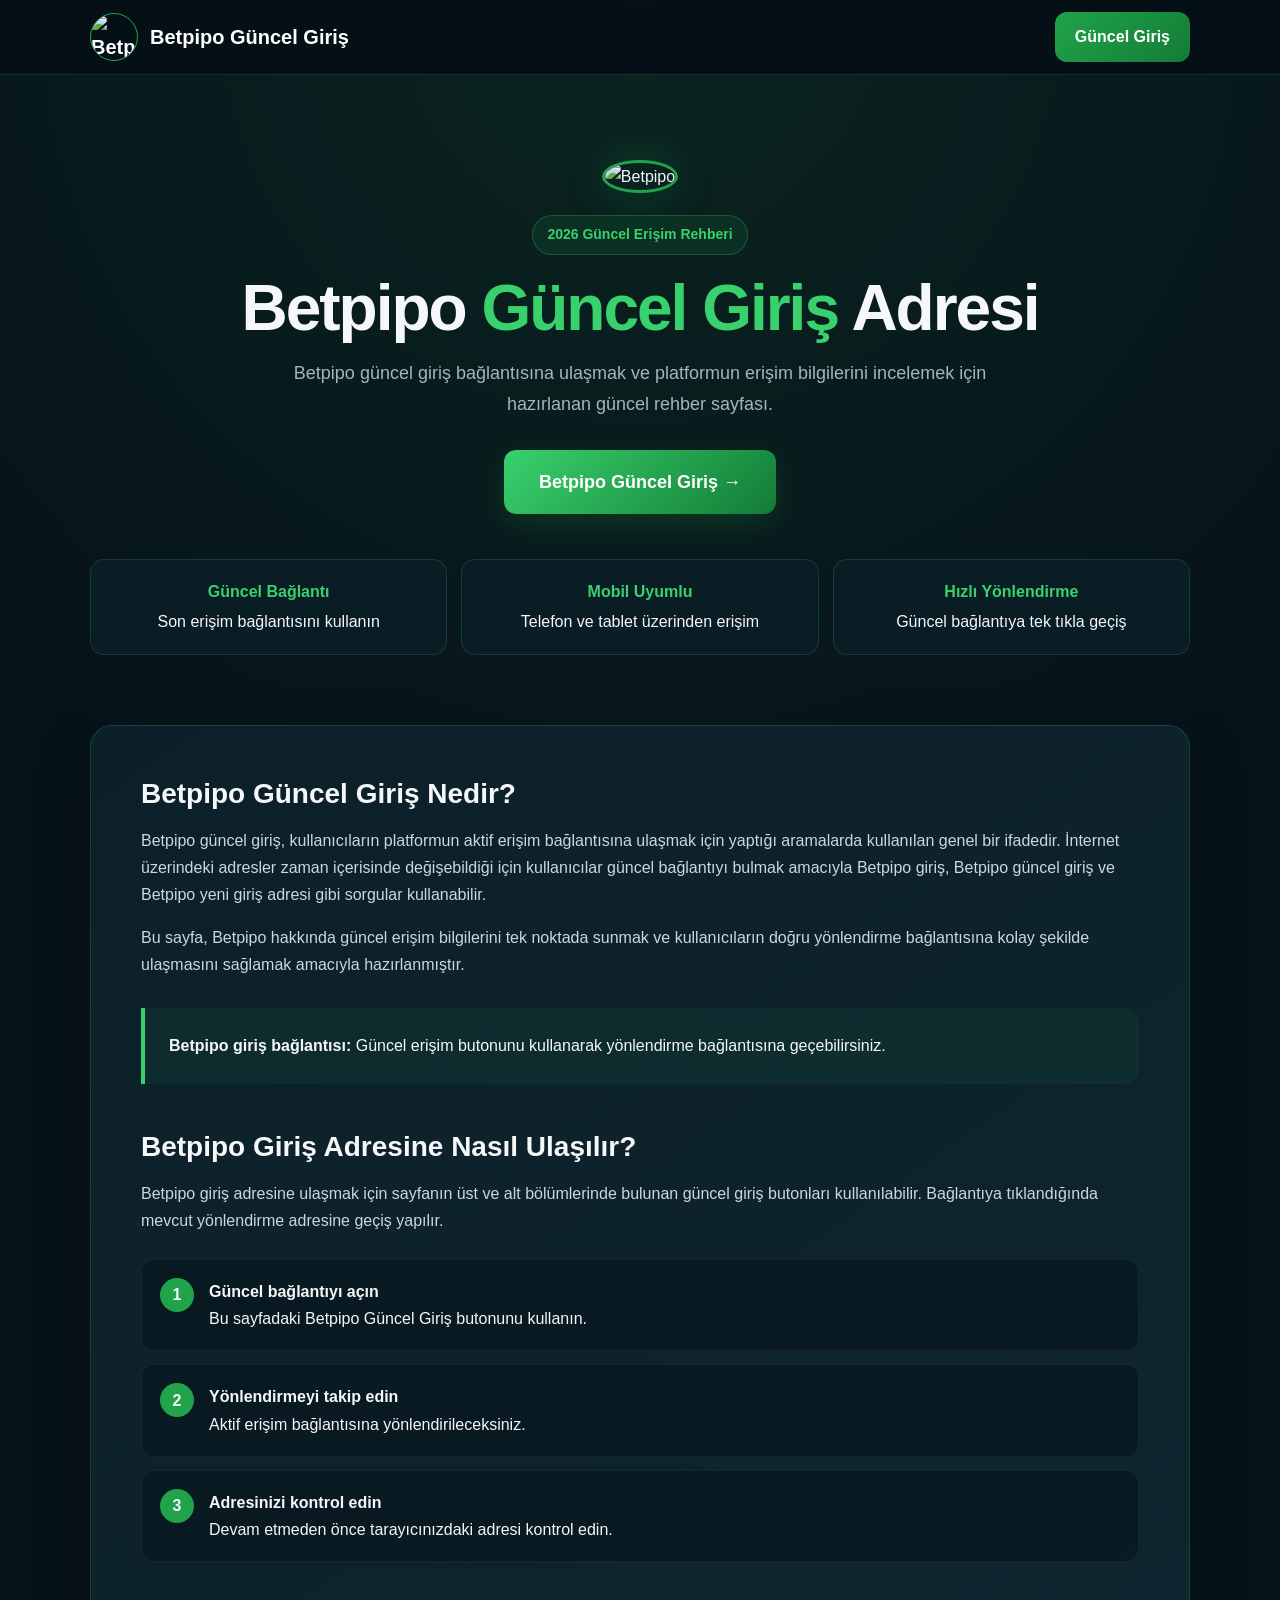
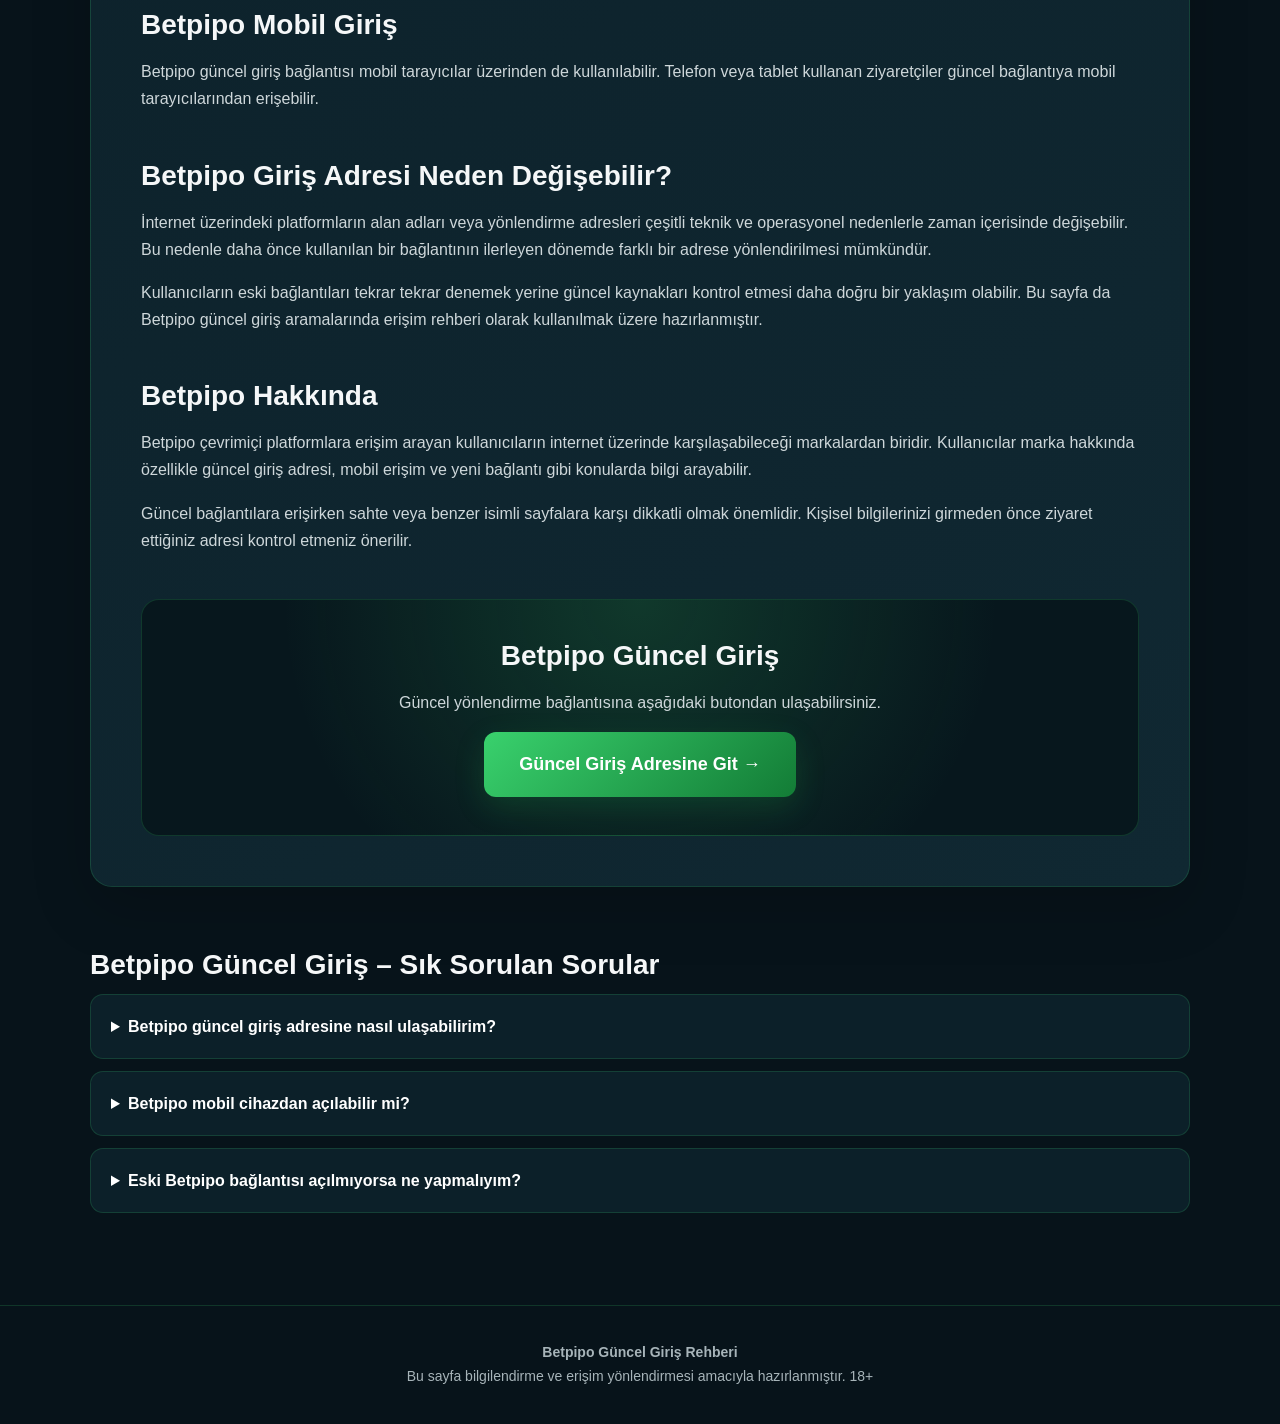
==== index.html @ a1488140 "index.html" ====
<!DOCTYPE html>
<html lang="tr">
<head>
  <meta charset="UTF-8">
  <meta name="viewport" content="width=device-width, initial-scale=1.0">
  <title>Betpipo Güncel Giriş 2026 | Betpipo Giriş Adresi</title>
  <meta name="description" content="Betpipo güncel giriş adresi ve erişim bilgileri. Betpipo giriş bağlantısına ulaşın, güncel adres ve platform bilgilerini inceleyin.">
  <meta name="robots" content="index, follow">
  <meta name="theme-color" content="#07131a">
  <link rel="canonical" href="https://guncelgiris-gir.github.io/betpipo/">
  <meta property="og:title" content="Betpipo Güncel Giriş 2026">
  <meta property="og:description" content="Betpipo güncel giriş adresi ve platform erişim rehberi.">
  <meta property="og:type" content="website">
  <meta property="og:url" content="https://guncelgiris-gir.github.io/betpipo/">
  <meta property="og:image" content="https://resmim.net/cdn/2026/09/16/EPJYIQ.jpg">

  <style>
    :root {
      --bg:#07131a; --card:#0c2029; --card2:#102832;
      --green:#20a34a; --green-light:#39d16d; --green-dark:#137c36;
      --text:#f5f7f8; --muted:#a7b4b9; --border:rgba(57,209,109,.18);
    }
    *{box-sizing:border-box} html{scroll-behavior:smooth}
    body{margin:0;font-family:-apple-system,BlinkMacSystemFont,"Segoe UI",Roboto,Arial,sans-serif;background:radial-gradient(circle at top,rgba(32,163,74,.12),transparent 30%),var(--bg);color:var(--text);line-height:1.7}
    a{text-decoration:none}.container{width:min(1100px,92%);margin:auto}
    header{background:rgba(5,16,22,.92);border-bottom:1px solid var(--border);position:sticky;top:0;z-index:10;backdrop-filter:blur(14px)}
    nav{min-height:74px;display:flex;align-items:center;justify-content:space-between;gap:20px}
    .brand{display:flex;align-items:center;gap:12px;font-weight:800;color:white;font-size:20px}
    .brand img{width:48px;height:48px;object-fit:cover;border-radius:50%;border:1px solid var(--green)}
    .nav-btn,.primary-btn{display:inline-flex;align-items:center;justify-content:center;border-radius:12px;font-weight:800;transition:.2s ease}
    .nav-btn{padding:11px 20px;color:#fff;background:linear-gradient(135deg,var(--green),var(--green-dark))}
    .hero{padding:85px 0 70px;text-align:center}
    .hero-logo{width:135px;height:135px;border-radius:50%;object-fit:cover;border:3px solid var(--green);box-shadow:0 0 45px rgba(32,163,74,.28);margin-bottom:22px}
    .badge{display:inline-block;padding:7px 14px;border-radius:30px;background:rgba(32,163,74,.12);border:1px solid rgba(57,209,109,.25);color:var(--green-light);font-size:14px;font-weight:700}
    h1{margin:18px auto 15px;max-width:850px;font-size:clamp(37px,6vw,64px);line-height:1.1;letter-spacing:-2px} h1 span{color:var(--green-light)}
    .hero p{max-width:760px;margin:0 auto 30px;color:var(--muted);font-size:18px}
    .primary-btn{padding:17px 35px;color:#fff;font-size:18px;background:linear-gradient(135deg,var(--green-light),var(--green-dark));box-shadow:0 10px 30px rgba(32,163,74,.20)}
    .primary-btn:hover,.nav-btn:hover{transform:translateY(-2px);filter:brightness(1.08)}
    .info-strip{margin-top:45px;display:grid;grid-template-columns:repeat(3,1fr);gap:14px}
    .info-item{background:rgba(12,32,41,.7);border:1px solid var(--border);border-radius:14px;padding:18px}.info-item strong{display:block;color:var(--green-light);margin-bottom:3px}
    main{padding-bottom:80px}.article{background:linear-gradient(145deg,var(--card),var(--card2));border:1px solid var(--border);border-radius:22px;padding:clamp(25px,5vw,50px);box-shadow:0 20px 60px rgba(0,0,0,.18)}
    h2{margin-top:45px;margin-bottom:12px;font-size:28px;line-height:1.25} h2:first-child{margin-top:0} p{color:#ced7da}
    .highlight{margin:30px 0;padding:24px;border-left:4px solid var(--green-light);background:rgba(32,163,74,.08);border-radius:0 14px 14px 0}
    .steps{display:grid;gap:13px;margin:25px 0}.step{display:flex;align-items:flex-start;gap:15px;padding:18px;background:rgba(4,15,20,.42);border:1px solid rgba(255,255,255,.05);border-radius:13px}
    .number{flex:0 0 34px;height:34px;display:grid;place-items:center;border-radius:50%;background:var(--green);font-weight:900}
    .cta{margin-top:45px;text-align:center;padding:38px 20px;border-radius:18px;background:radial-gradient(circle at top,rgba(57,209,109,.18),transparent 65%),#07171d;border:1px solid var(--border)}.cta h2{margin:0 0 10px}
    .faq{margin-top:60px} details{background:var(--card);border:1px solid var(--border);border-radius:13px;margin:12px 0;padding:18px 20px} summary{cursor:pointer;font-weight:750;color:#fff}
    footer{border-top:1px solid var(--border);padding:35px 0;color:var(--muted);text-align:center;font-size:14px}
    @media(max-width:700px){.info-strip{grid-template-columns:1fr}.hero{padding-top:55px}.hero-logo{width:105px;height:105px}nav .brand span{display:none}}
  </style>

  <script type="application/ld+json">
  {
    "@context":"https://schema.org",
    "@type":"WebSite",
    "name":"Betpipo Güncel Giriş",
    "url":"https://guncelgiris-gir.github.io/betpipo/",
    "description":"Betpipo güncel giriş adresi ve erişim rehberi."
  }
  </script>
</head>
<body>
<header>
  <div class="container"><nav>
    <a class="brand" href="./"><img src="https://resmim.net/cdn/2026/09/16/EPJYIQ.jpg" alt="Betpipo logo"><span>Betpipo Güncel Giriş</span></a>
    <a class="nav-btn" href="https://zbhs.short.gy/B7ijps" rel="nofollow sponsored">Güncel Giriş</a>
  </nav></div>
</header>

<section class="hero"><div class="container">
  <img class="hero-logo" src="https://resmim.net/cdn/2026/09/16/EPJYIQ.jpg" alt="Betpipo">
  <br><span class="badge">2026 Güncel Erişim Rehberi</span>
  <h1>Betpipo <span>Güncel Giriş</span> Adresi</h1>
  <p>Betpipo güncel giriş bağlantısına ulaşmak ve platformun erişim bilgilerini incelemek için hazırlanan güncel rehber sayfası.</p>
  <a class="primary-btn" href="https://zbhs.short.gy/B7ijps" rel="nofollow sponsored">Betpipo Güncel Giriş →</a>
  <div class="info-strip">
    <div class="info-item"><strong>Güncel Bağlantı</strong>Son erişim bağlantısını kullanın</div>
    <div class="info-item"><strong>Mobil Uyumlu</strong>Telefon ve tablet üzerinden erişim</div>
    <div class="info-item"><strong>Hızlı Yönlendirme</strong>Güncel bağlantıya tek tıkla geçiş</div>
  </div>
</div></section>

<main class="container">
<article class="article">
  <h2>Betpipo Güncel Giriş Nedir?</h2>
  <p>Betpipo güncel giriş, kullanıcıların platformun aktif erişim bağlantısına ulaşmak için yaptığı aramalarda kullanılan genel bir ifadedir. İnternet üzerindeki adresler zaman içerisinde değişebildiği için kullanıcılar güncel bağlantıyı bulmak amacıyla Betpipo giriş, Betpipo güncel giriş ve Betpipo yeni giriş adresi gibi sorgular kullanabilir.</p>
  <p>Bu sayfa, Betpipo hakkında güncel erişim bilgilerini tek noktada sunmak ve kullanıcıların doğru yönlendirme bağlantısına kolay şekilde ulaşmasını sağlamak amacıyla hazırlanmıştır.</p>
  <div class="highlight"><strong>Betpipo giriş bağlantısı:</strong> Güncel erişim butonunu kullanarak yönlendirme bağlantısına geçebilirsiniz.</div>

  <h2>Betpipo Giriş Adresine Nasıl Ulaşılır?</h2>
  <p>Betpipo giriş adresine ulaşmak için sayfanın üst ve alt bölümlerinde bulunan güncel giriş butonları kullanılabilir. Bağlantıya tıklandığında mevcut yönlendirme adresine geçiş yapılır.</p>
  <div class="steps">
    <div class="step"><span class="number">1</span><div><strong>Güncel bağlantıyı açın</strong><br>Bu sayfadaki Betpipo Güncel Giriş butonunu kullanın.</div></div>
    <div class="step"><span class="number">2</span><div><strong>Yönlendirmeyi takip edin</strong><br>Aktif erişim bağlantısına yönlendirileceksiniz.</div></div>
    <div class="step"><span class="number">3</span><div><strong>Adresinizi kontrol edin</strong><br>Devam etmeden önce tarayıcınızdaki adresi kontrol edin.</div></div>
  </div>

  <h2>Betpipo Mobil Giriş</h2>
  <p>Betpipo güncel giriş bağlantısı mobil tarayıcılar üzerinden de kullanılabilir. Telefon veya tablet kullanan ziyaretçiler güncel bağlantıya mobil tarayıcılarından erişebilir.</p>

  <h2>Betpipo Giriş Adresi Neden Değişebilir?</h2>
  <p>İnternet üzerindeki platformların alan adları veya yönlendirme adresleri çeşitli teknik ve operasyonel nedenlerle zaman içerisinde değişebilir. Bu nedenle daha önce kullanılan bir bağlantının ilerleyen dönemde farklı bir adrese yönlendirilmesi mümkündür.</p>
  <p>Kullanıcıların eski bağlantıları tekrar tekrar denemek yerine güncel kaynakları kontrol etmesi daha doğru bir yaklaşım olabilir. Bu sayfa da Betpipo güncel giriş aramalarında erişim rehberi olarak kullanılmak üzere hazırlanmıştır.</p>

  <h2>Betpipo Hakkında</h2>
  <p>Betpipo çevrimiçi platformlara erişim arayan kullanıcıların internet üzerinde karşılaşabileceği markalardan biridir. Kullanıcılar marka hakkında özellikle güncel giriş adresi, mobil erişim ve yeni bağlantı gibi konularda bilgi arayabilir.</p>
  <p>Güncel bağlantılara erişirken sahte veya benzer isimli sayfalara karşı dikkatli olmak önemlidir. Kişisel bilgilerinizi girmeden önce ziyaret ettiğiniz adresi kontrol etmeniz önerilir.</p>

  <div class="cta">
    <h2>Betpipo Güncel Giriş</h2>
    <p>Güncel yönlendirme bağlantısına aşağıdaki butondan ulaşabilirsiniz.</p>
    <a class="primary-btn" href="https://zbhs.short.gy/B7ijps" rel="nofollow sponsored">Güncel Giriş Adresine Git →</a>
  </div>
</article>

<section class="faq">
  <h2>Betpipo Güncel Giriş – Sık Sorulan Sorular</h2>
  <details><summary>Betpipo güncel giriş adresine nasıl ulaşabilirim?</summary><p>Bu sayfada bulunan Güncel Giriş butonunu kullanarak mevcut yönlendirme bağlantısına ulaşabilirsiniz.</p></details>
  <details><summary>Betpipo mobil cihazdan açılabilir mi?</summary><p>Güncel bağlantı mobil tarayıcı üzerinden ziyaret edilebilir. Sayfa tasarımı telefon ve tabletlerle uyumludur.</p></details>
  <details><summary>Eski Betpipo bağlantısı açılmıyorsa ne yapmalıyım?</summary><p>Daha önce kaydettiğiniz bağlantı yerine güncel yönlendirme bağlantısını kontrol edebilirsiniz.</p></details>
</section>
</main>

<footer><div class="container"><strong>Betpipo Güncel Giriş Rehberi</strong><br>Bu sayfa bilgilendirme ve erişim yönlendirmesi amacıyla hazırlanmıştır. 18+</div></footer>
</body>
</html>
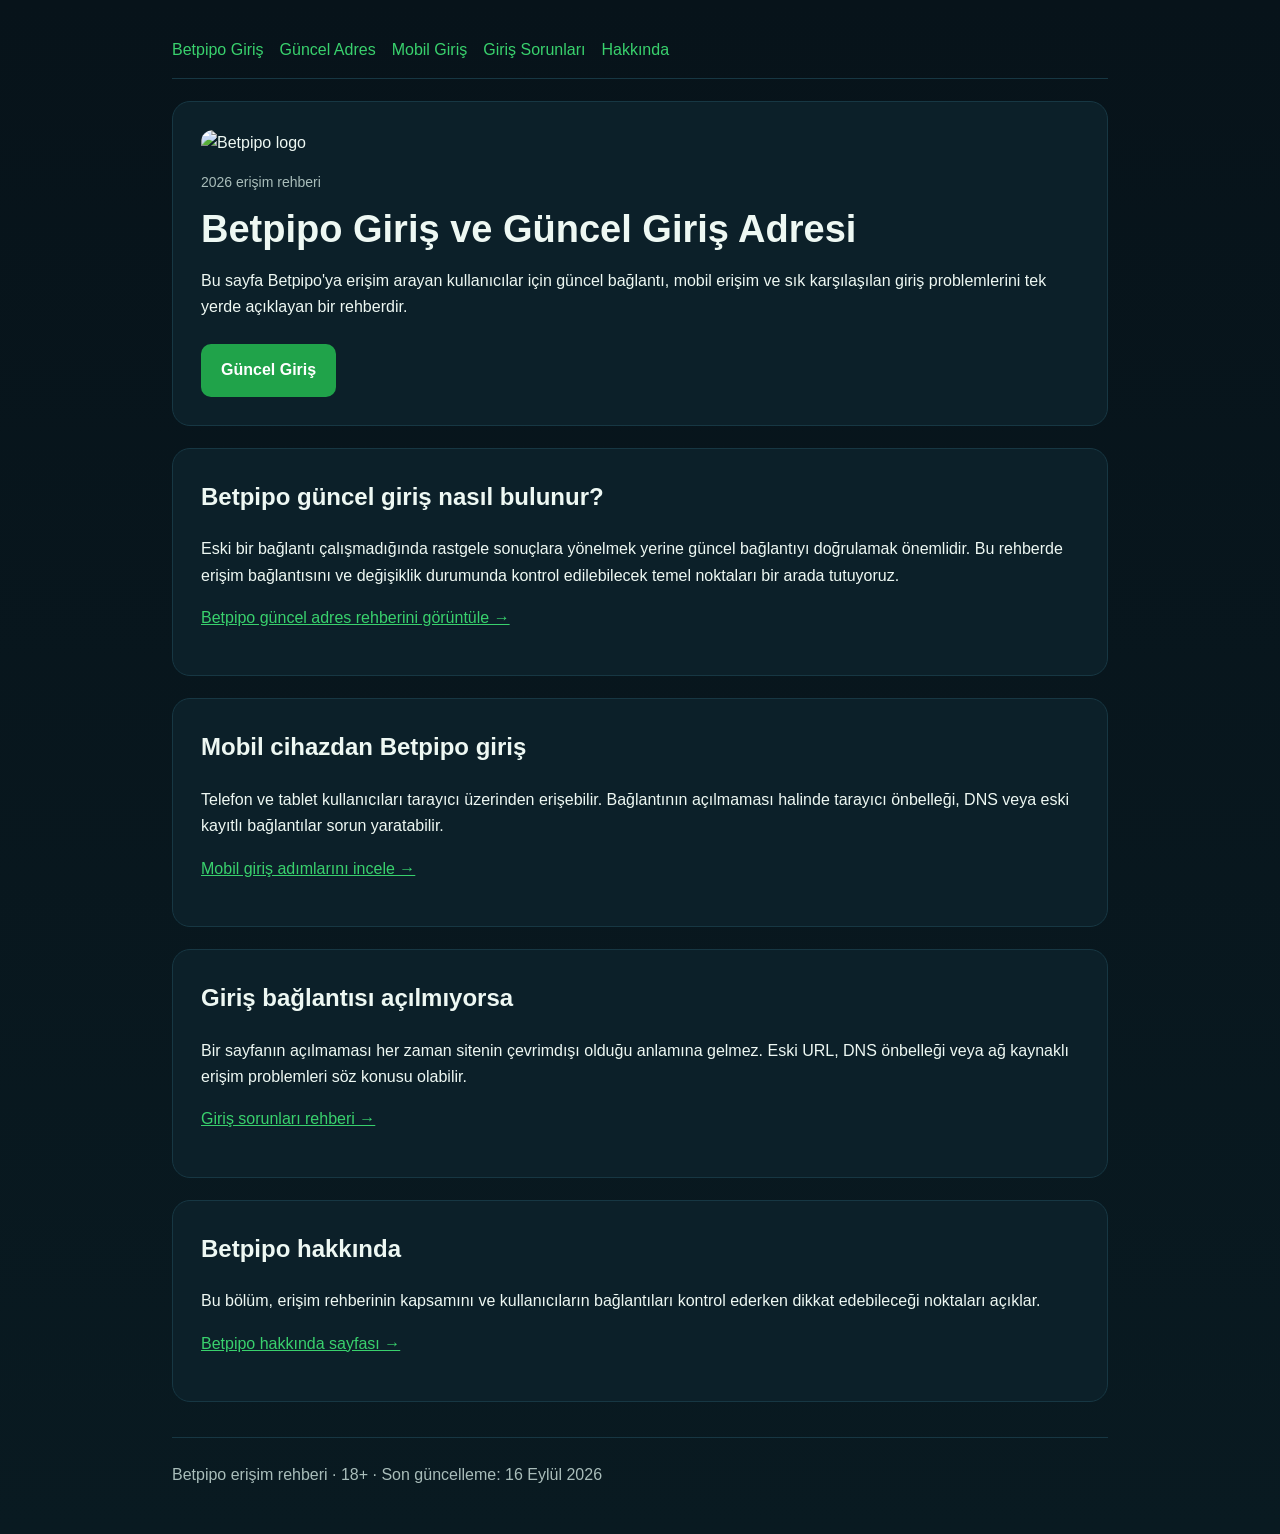
==== commit f1ea73dd: "Add files via upload" ====
--- a/index.html
+++ b/index.html
@@ -1,126 +1 @@
-<!DOCTYPE html>
-<html lang="tr">
-<head>
-  <meta charset="UTF-8">
-  <meta name="viewport" content="width=device-width, initial-scale=1.0">
-  <title>Betpipo Güncel Giriş 2026 | Betpipo Giriş Adresi</title>
-  <meta name="description" content="Betpipo güncel giriş adresi ve erişim bilgileri. Betpipo giriş bağlantısına ulaşın, güncel adres ve platform bilgilerini inceleyin.">
-  <meta name="robots" content="index, follow">
-  <meta name="theme-color" content="#07131a">
-  <link rel="canonical" href="https://guncelgiris-gir.github.io/betpipo/">
-  <meta property="og:title" content="Betpipo Güncel Giriş 2026">
-  <meta property="og:description" content="Betpipo güncel giriş adresi ve platform erişim rehberi.">
-  <meta property="og:type" content="website">
-  <meta property="og:url" content="https://guncelgiris-gir.github.io/betpipo/">
-  <meta property="og:image" content="https://resmim.net/cdn/2026/09/16/EPJYIQ.jpg">
-
-  <style>
-    :root {
-      --bg:#07131a; --card:#0c2029; --card2:#102832;
-      --green:#20a34a; --green-light:#39d16d; --green-dark:#137c36;
-      --text:#f5f7f8; --muted:#a7b4b9; --border:rgba(57,209,109,.18);
-    }
-    *{box-sizing:border-box} html{scroll-behavior:smooth}
-    body{margin:0;font-family:-apple-system,BlinkMacSystemFont,"Segoe UI",Roboto,Arial,sans-serif;background:radial-gradient(circle at top,rgba(32,163,74,.12),transparent 30%),var(--bg);color:var(--text);line-height:1.7}
-    a{text-decoration:none}.container{width:min(1100px,92%);margin:auto}
-    header{background:rgba(5,16,22,.92);border-bottom:1px solid var(--border);position:sticky;top:0;z-index:10;backdrop-filter:blur(14px)}
-    nav{min-height:74px;display:flex;align-items:center;justify-content:space-between;gap:20px}
-    .brand{display:flex;align-items:center;gap:12px;font-weight:800;color:white;font-size:20px}
-    .brand img{width:48px;height:48px;object-fit:cover;border-radius:50%;border:1px solid var(--green)}
-    .nav-btn,.primary-btn{display:inline-flex;align-items:center;justify-content:center;border-radius:12px;font-weight:800;transition:.2s ease}
-    .nav-btn{padding:11px 20px;color:#fff;background:linear-gradient(135deg,var(--green),var(--green-dark))}
-    .hero{padding:85px 0 70px;text-align:center}
-    .hero-logo{width:135px;height:135px;border-radius:50%;object-fit:cover;border:3px solid var(--green);box-shadow:0 0 45px rgba(32,163,74,.28);margin-bottom:22px}
-    .badge{display:inline-block;padding:7px 14px;border-radius:30px;background:rgba(32,163,74,.12);border:1px solid rgba(57,209,109,.25);color:var(--green-light);font-size:14px;font-weight:700}
-    h1{margin:18px auto 15px;max-width:850px;font-size:clamp(37px,6vw,64px);line-height:1.1;letter-spacing:-2px} h1 span{color:var(--green-light)}
-    .hero p{max-width:760px;margin:0 auto 30px;color:var(--muted);font-size:18px}
-    .primary-btn{padding:17px 35px;color:#fff;font-size:18px;background:linear-gradient(135deg,var(--green-light),var(--green-dark));box-shadow:0 10px 30px rgba(32,163,74,.20)}
-    .primary-btn:hover,.nav-btn:hover{transform:translateY(-2px);filter:brightness(1.08)}
-    .info-strip{margin-top:45px;display:grid;grid-template-columns:repeat(3,1fr);gap:14px}
-    .info-item{background:rgba(12,32,41,.7);border:1px solid var(--border);border-radius:14px;padding:18px}.info-item strong{display:block;color:var(--green-light);margin-bottom:3px}
-    main{padding-bottom:80px}.article{background:linear-gradient(145deg,var(--card),var(--card2));border:1px solid var(--border);border-radius:22px;padding:clamp(25px,5vw,50px);box-shadow:0 20px 60px rgba(0,0,0,.18)}
-    h2{margin-top:45px;margin-bottom:12px;font-size:28px;line-height:1.25} h2:first-child{margin-top:0} p{color:#ced7da}
-    .highlight{margin:30px 0;padding:24px;border-left:4px solid var(--green-light);background:rgba(32,163,74,.08);border-radius:0 14px 14px 0}
-    .steps{display:grid;gap:13px;margin:25px 0}.step{display:flex;align-items:flex-start;gap:15px;padding:18px;background:rgba(4,15,20,.42);border:1px solid rgba(255,255,255,.05);border-radius:13px}
-    .number{flex:0 0 34px;height:34px;display:grid;place-items:center;border-radius:50%;background:var(--green);font-weight:900}
-    .cta{margin-top:45px;text-align:center;padding:38px 20px;border-radius:18px;background:radial-gradient(circle at top,rgba(57,209,109,.18),transparent 65%),#07171d;border:1px solid var(--border)}.cta h2{margin:0 0 10px}
-    .faq{margin-top:60px} details{background:var(--card);border:1px solid var(--border);border-radius:13px;margin:12px 0;padding:18px 20px} summary{cursor:pointer;font-weight:750;color:#fff}
-    footer{border-top:1px solid var(--border);padding:35px 0;color:var(--muted);text-align:center;font-size:14px}
-    @media(max-width:700px){.info-strip{grid-template-columns:1fr}.hero{padding-top:55px}.hero-logo{width:105px;height:105px}nav .brand span{display:none}}
-  </style>
-
-  <script type="application/ld+json">
-  {
-    "@context":"https://schema.org",
-    "@type":"WebSite",
-    "name":"Betpipo Güncel Giriş",
-    "url":"https://guncelgiris-gir.github.io/betpipo/",
-    "description":"Betpipo güncel giriş adresi ve erişim rehberi."
-  }
-  </script>
-</head>
-<body>
-<header>
-  <div class="container"><nav>
-    <a class="brand" href="./"><img src="https://resmim.net/cdn/2026/09/16/EPJYIQ.jpg" alt="Betpipo logo"><span>Betpipo Güncel Giriş</span></a>
-    <a class="nav-btn" href="https://zbhs.short.gy/B7ijps" rel="nofollow sponsored">Güncel Giriş</a>
-  </nav></div>
-</header>
-
-<section class="hero"><div class="container">
-  <img class="hero-logo" src="https://resmim.net/cdn/2026/09/16/EPJYIQ.jpg" alt="Betpipo">
-  <br><span class="badge">2026 Güncel Erişim Rehberi</span>
-  <h1>Betpipo <span>Güncel Giriş</span> Adresi</h1>
-  <p>Betpipo güncel giriş bağlantısına ulaşmak ve platformun erişim bilgilerini incelemek için hazırlanan güncel rehber sayfası.</p>
-  <a class="primary-btn" href="https://zbhs.short.gy/B7ijps" rel="nofollow sponsored">Betpipo Güncel Giriş →</a>
-  <div class="info-strip">
-    <div class="info-item"><strong>Güncel Bağlantı</strong>Son erişim bağlantısını kullanın</div>
-    <div class="info-item"><strong>Mobil Uyumlu</strong>Telefon ve tablet üzerinden erişim</div>
-    <div class="info-item"><strong>Hızlı Yönlendirme</strong>Güncel bağlantıya tek tıkla geçiş</div>
-  </div>
-</div></section>
-
-<main class="container">
-<article class="article">
-  <h2>Betpipo Güncel Giriş Nedir?</h2>
-  <p>Betpipo güncel giriş, kullanıcıların platformun aktif erişim bağlantısına ulaşmak için yaptığı aramalarda kullanılan genel bir ifadedir. İnternet üzerindeki adresler zaman içerisinde değişebildiği için kullanıcılar güncel bağlantıyı bulmak amacıyla Betpipo giriş, Betpipo güncel giriş ve Betpipo yeni giriş adresi gibi sorgular kullanabilir.</p>
-  <p>Bu sayfa, Betpipo hakkında güncel erişim bilgilerini tek noktada sunmak ve kullanıcıların doğru yönlendirme bağlantısına kolay şekilde ulaşmasını sağlamak amacıyla hazırlanmıştır.</p>
-  <div class="highlight"><strong>Betpipo giriş bağlantısı:</strong> Güncel erişim butonunu kullanarak yönlendirme bağlantısına geçebilirsiniz.</div>
-
-  <h2>Betpipo Giriş Adresine Nasıl Ulaşılır?</h2>
-  <p>Betpipo giriş adresine ulaşmak için sayfanın üst ve alt bölümlerinde bulunan güncel giriş butonları kullanılabilir. Bağlantıya tıklandığında mevcut yönlendirme adresine geçiş yapılır.</p>
-  <div class="steps">
-    <div class="step"><span class="number">1</span><div><strong>Güncel bağlantıyı açın</strong><br>Bu sayfadaki Betpipo Güncel Giriş butonunu kullanın.</div></div>
-    <div class="step"><span class="number">2</span><div><strong>Yönlendirmeyi takip edin</strong><br>Aktif erişim bağlantısına yönlendirileceksiniz.</div></div>
-    <div class="step"><span class="number">3</span><div><strong>Adresinizi kontrol edin</strong><br>Devam etmeden önce tarayıcınızdaki adresi kontrol edin.</div></div>
-  </div>
-
-  <h2>Betpipo Mobil Giriş</h2>
-  <p>Betpipo güncel giriş bağlantısı mobil tarayıcılar üzerinden de kullanılabilir. Telefon veya tablet kullanan ziyaretçiler güncel bağlantıya mobil tarayıcılarından erişebilir.</p>
-
-  <h2>Betpipo Giriş Adresi Neden Değişebilir?</h2>
-  <p>İnternet üzerindeki platformların alan adları veya yönlendirme adresleri çeşitli teknik ve operasyonel nedenlerle zaman içerisinde değişebilir. Bu nedenle daha önce kullanılan bir bağlantının ilerleyen dönemde farklı bir adrese yönlendirilmesi mümkündür.</p>
-  <p>Kullanıcıların eski bağlantıları tekrar tekrar denemek yerine güncel kaynakları kontrol etmesi daha doğru bir yaklaşım olabilir. Bu sayfa da Betpipo güncel giriş aramalarında erişim rehberi olarak kullanılmak üzere hazırlanmıştır.</p>
-
-  <h2>Betpipo Hakkında</h2>
-  <p>Betpipo çevrimiçi platformlara erişim arayan kullanıcıların internet üzerinde karşılaşabileceği markalardan biridir. Kullanıcılar marka hakkında özellikle güncel giriş adresi, mobil erişim ve yeni bağlantı gibi konularda bilgi arayabilir.</p>
-  <p>Güncel bağlantılara erişirken sahte veya benzer isimli sayfalara karşı dikkatli olmak önemlidir. Kişisel bilgilerinizi girmeden önce ziyaret ettiğiniz adresi kontrol etmeniz önerilir.</p>
-
-  <div class="cta">
-    <h2>Betpipo Güncel Giriş</h2>
-    <p>Güncel yönlendirme bağlantısına aşağıdaki butondan ulaşabilirsiniz.</p>
-    <a class="primary-btn" href="https://zbhs.short.gy/B7ijps" rel="nofollow sponsored">Güncel Giriş Adresine Git →</a>
-  </div>
-</article>
-
-<section class="faq">
-  <h2>Betpipo Güncel Giriş – Sık Sorulan Sorular</h2>
-  <details><summary>Betpipo güncel giriş adresine nasıl ulaşabilirim?</summary><p>Bu sayfada bulunan Güncel Giriş butonunu kullanarak mevcut yönlendirme bağlantısına ulaşabilirsiniz.</p></details>
-  <details><summary>Betpipo mobil cihazdan açılabilir mi?</summary><p>Güncel bağlantı mobil tarayıcı üzerinden ziyaret edilebilir. Sayfa tasarımı telefon ve tabletlerle uyumludur.</p></details>
-  <details><summary>Eski Betpipo bağlantısı açılmıyorsa ne yapmalıyım?</summary><p>Daha önce kaydettiğiniz bağlantı yerine güncel yönlendirme bağlantısını kontrol edebilirsiniz.</p></details>
-</section>
-</main>
-
-<footer><div class="container"><strong>Betpipo Güncel Giriş Rehberi</strong><br>Bu sayfa bilgilendirme ve erişim yönlendirmesi amacıyla hazırlanmıştır. 18+</div></footer>
-</body>
-</html>
+<!doctype html><html lang="tr"><head><meta charset="utf-8"><meta name="viewport" content="width=device-width,initial-scale=1"><title>Betpipo Giriş – Betpipo Güncel Giriş 2026</title><meta name="description" content="Betpipo giriş, güncel erişim adresi, mobil giriş ve erişim sorunları hakkında 2026 rehberi."><link rel="canonical" href="https://tgc3ren1.github.io/betpipo/"><link rel="stylesheet" href="style.css"></head><body><main class="wrap"><nav class="nav"><a href="./">Betpipo Giriş</a><a href="betpipo-guncel-adres.html">Güncel Adres</a><a href="betpipo-mobil-giris.html">Mobil Giriş</a><a href="betpipo-giris-sorunlari.html">Giriş Sorunları</a><a href="betpipo-hakkinda.html">Hakkında</a></nav><section class="hero"><img class="logo" src="https://resmim.net/cdn/2026/09/16/EPJYIQ.jpg" alt="Betpipo logo"><p class="small">2026 erişim rehberi</p><h1>Betpipo Giriş ve Güncel Giriş Adresi</h1><p>Bu sayfa Betpipo'ya erişim arayan kullanıcılar için güncel bağlantı, mobil erişim ve sık karşılaşılan giriş problemlerini tek yerde açıklayan bir rehberdir.</p><a class="btn" href="https://zbhs.short.gy/B7ijps" rel="nofollow sponsored">Güncel Giriş</a></section><section class="card"><h2>Betpipo güncel giriş nasıl bulunur?</h2><p>Eski bir bağlantı çalışmadığında rastgele sonuçlara yönelmek yerine güncel bağlantıyı doğrulamak önemlidir. Bu rehberde erişim bağlantısını ve değişiklik durumunda kontrol edilebilecek temel noktaları bir arada tutuyoruz.</p><p><a href="betpipo-guncel-adres.html">Betpipo güncel adres rehberini görüntüle →</a></p></section><section class="card"><h2>Mobil cihazdan Betpipo giriş</h2><p>Telefon ve tablet kullanıcıları tarayıcı üzerinden erişebilir. Bağlantının açılmaması halinde tarayıcı önbelleği, DNS veya eski kayıtlı bağlantılar sorun yaratabilir.</p><p><a href="betpipo-mobil-giris.html">Mobil giriş adımlarını incele →</a></p></section><section class="card"><h2>Giriş bağlantısı açılmıyorsa</h2><p>Bir sayfanın açılmaması her zaman sitenin çevrimdışı olduğu anlamına gelmez. Eski URL, DNS önbelleği veya ağ kaynaklı erişim problemleri söz konusu olabilir.</p><p><a href="betpipo-giris-sorunlari.html">Giriş sorunları rehberi →</a></p></section><section class="card"><h2>Betpipo hakkında</h2><p>Bu bölüm, erişim rehberinin kapsamını ve kullanıcıların bağlantıları kontrol ederken dikkat edebileceği noktaları açıklar.</p><p><a href="betpipo-hakkinda.html">Betpipo hakkında sayfası →</a></p></section><footer>Betpipo erişim rehberi · 18+ · Son güncelleme: 16 Eylül 2026</footer></main></body></html>
--- a/style.css
+++ b/style.css
@@ -0,0 +1 @@
+:root{--bg:#07131a;--card:#0c2029;--line:#173743;--green:#39d16d;--green2:#20a34a;--text:#eef8f3;--muted:#a9bdba}*{box-sizing:border-box}body{margin:0;background:linear-gradient(180deg,#07131a,#091a21);color:var(--text);font-family:Arial,sans-serif;line-height:1.65}a{color:var(--green)}.wrap{max-width:980px;margin:auto;padding:22px}.nav{display:flex;gap:16px;flex-wrap:wrap;padding:15px 0;border-bottom:1px solid var(--line)}.nav a{text-decoration:none}.hero,.card{background:var(--card);border:1px solid var(--line);border-radius:18px;padding:28px;margin:22px 0}.hero h1{font-size:38px;line-height:1.15;margin:12px 0}.logo{max-width:210px;border-radius:12px}.btn{display:inline-block;background:var(--green2);color:white!important;text-decoration:none;font-weight:700;padding:13px 20px;border-radius:10px;margin:8px 8px 0 0}h2{margin-top:0}footer{color:var(--muted);border-top:1px solid var(--line);padding:24px 0;margin-top:35px}.small{color:var(--muted);font-size:14px}@media(max-width:650px){.hero h1{font-size:30px}.wrap{padding:14px}}
